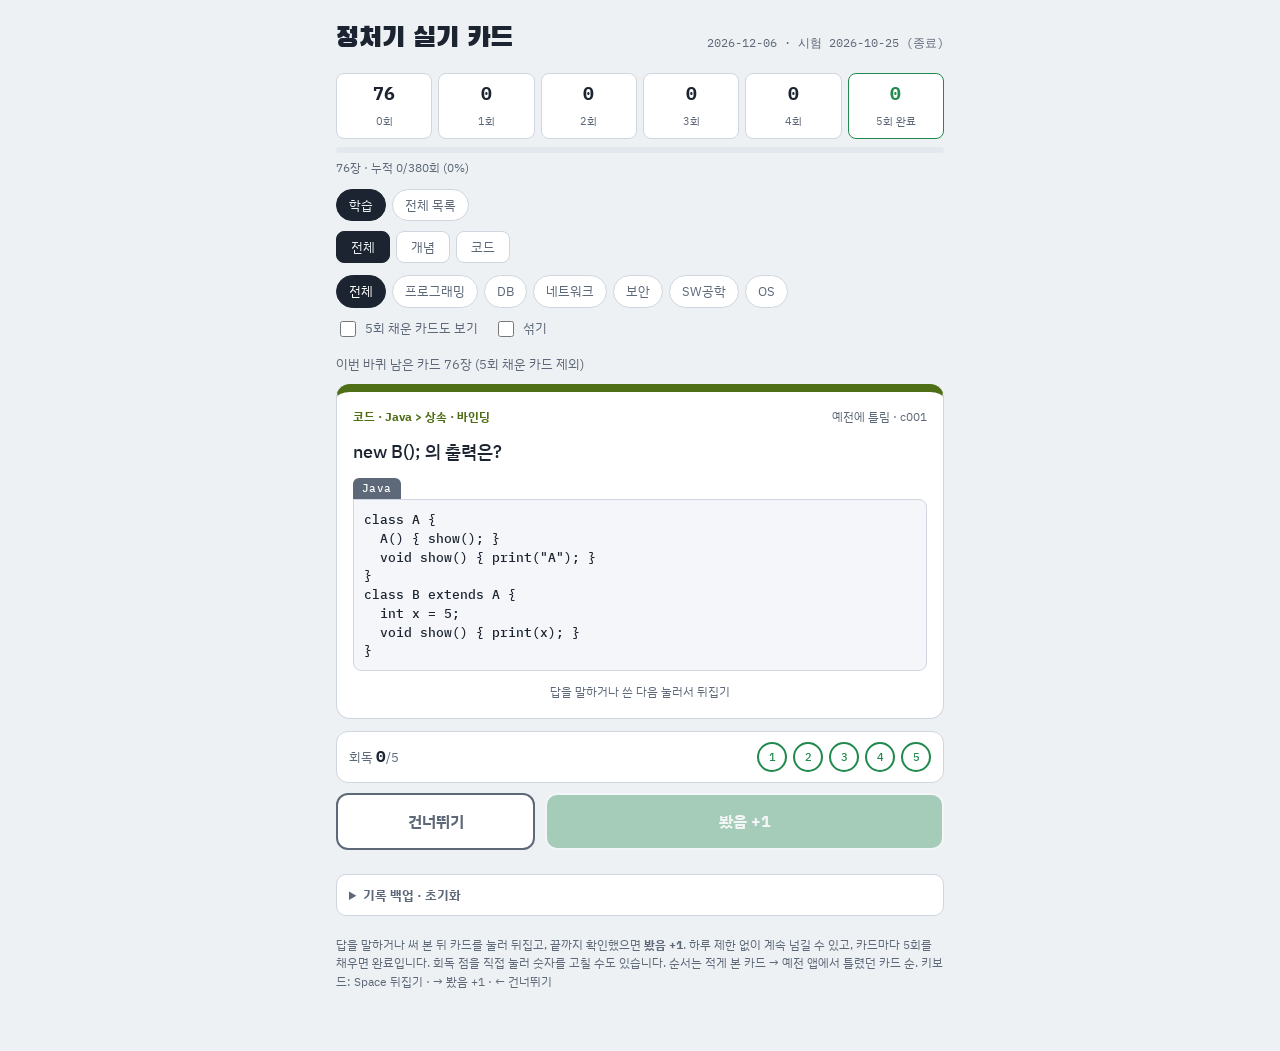
==== index.html @ 3897c842 "feat: 정처기 실기 카드 PWA (하루 제한 해제 + 회독 체크 5회) - 카드 앱 db의 활성 카드 76장을 data/cards.json으로 export - 하루 제한 없이 " ====
<!doctype html>
<html lang="ko">
<head>
<meta charset="utf-8" />
<meta name="viewport" content="width=device-width,initial-scale=1,viewport-fit=cover" />
<title>정처기 실기 카드</title>
<meta name="description" content="정보처리기사 실기 약점 카드 — 제한 없이 반복, 카드마다 5회까지 회독 체크" />
<meta name="theme-color" content="#eef1f4" media="(prefers-color-scheme: light)" />
<meta name="theme-color" content="#12161c" media="(prefers-color-scheme: dark)" />
<link rel="manifest" href="manifest.json" />
<link rel="icon" type="image/png" sizes="192x192" href="icons/icon-192.png" />
<link rel="apple-touch-icon" href="icons/apple-touch-icon.png" />
<meta name="apple-mobile-web-app-capable" content="yes" />
<meta name="mobile-web-app-capable" content="yes" />
<meta name="apple-mobile-web-app-status-bar-style" content="default" />
<meta name="apple-mobile-web-app-title" content="정처기 카드" />
<link rel="preconnect" href="https://fonts.googleapis.com" />
<link rel="preconnect" href="https://fonts.gstatic.com" crossorigin />
<link rel="stylesheet" href="https://fonts.googleapis.com/css2?family=Black+Han+Sans&family=IBM+Plex+Sans+KR:wght@400;500;700&family=IBM+Plex+Mono:wght@500&display=swap" />
<link rel="stylesheet" href="styles.css?v=20261013a" />
</head>
<body>
<div class="wrap">
  <header class="top">
    <h1>정처기 실기 카드</h1>
    <span class="today" id="today"></span>
  </header>

  <section class="counts" id="counts" aria-label="회독 수별 카드 수"></section>
  <div class="bar" aria-hidden="true"><i id="bar-fill"></i></div>
  <p class="sum" id="sum"></p>

  <div class="tabs" role="group" aria-label="보기">
    <button type="button" id="t-study" aria-pressed="true">학습</button>
    <button type="button" id="t-list" aria-pressed="false">전체 목록</button>
  </div>
  <div class="kinds" id="kinds" role="group" aria-label="카드 종류"></div>
  <div class="chips" id="chips" role="group" aria-label="단원"></div>
  <div class="opts">
    <label><input type="checkbox" id="o-done" /> 5회 채운 카드도 보기</label>
    <label><input type="checkbox" id="o-shuffle" /> 섞기</label>
  </div>

  <div class="status" id="status">카드를 불러오는 중…</div>
  <main id="study"></main>
  <div id="list" class="list" hidden></div>

  <details class="tools">
    <summary>기록 백업 · 초기화</summary>
    <p>회독 기록은 이 기기의 브라우저에만 저장됩니다. 기기를 바꾸거나 사파리 데이터를 지우기 전에 백업 코드를 복사해 두세요.</p>
    <div class="tool-row">
      <button type="button" id="b-export">백업 코드 복사</button>
      <button type="button" id="b-import">백업 코드 붙여넣기</button>
      <button type="button" id="b-reset" class="danger">전부 0회로</button>
    </div>
    <textarea id="io" rows="3" placeholder="백업 코드를 여기에 붙여넣고 [백업 코드 붙여넣기]를 누르세요" hidden></textarea>
    <p class="tool-msg" id="tool-msg" role="status"></p>
  </details>

  <p class="legend">답을 말하거나 써 본 뒤 카드를 눌러 뒤집고, 끝까지 확인했으면 <b>봤음 +1</b>. 하루 제한 없이 계속 넘길 수 있고, 카드마다 5회를 채우면 완료입니다. 회독 점을 직접 눌러 숫자를 고칠 수도 있습니다. 순서는 적게 본 카드 → 예전 앱에서 틀렸던 카드 순. 키보드: Space 뒤집기 · → 봤음 +1 · ← 건너뛰기</p>
</div>

<div class="a2hs" id="a2hs" hidden role="dialog" aria-labelledby="a2hs-t">
  <div class="a2hs-box">
    <b id="a2hs-t">홈 화면에 추가하기</b>
    <p id="a2hs-msg"></p>
    <button type="button" id="a2hs-ok">확인</button>
  </div>
</div>

<script src="app.js?v=20261013a"></script>
</body>
</html>
---- styles.css ----
:root{
  --bg:#eef1f4; --surface:#ffffff; --ink:#1b2430; --muted:#5d6878; --line:#cfd6df; --soft:#e3e8ee;
  --sw:#2f5bd3; --db:#0f8073; --net:#c27a06; --sec:#c2384b; --os:#7348c9; --pg:#4f6f17;
  --good:#1f8a4c; --bad:#c2384b; --code:#f4f6f9;
  --display:"Black Han Sans","IBM Plex Sans KR",system-ui,sans-serif;
  --body:"IBM Plex Sans KR",system-ui,-apple-system,"Apple SD Gothic Neo",sans-serif;
  --mono:"IBM Plex Mono",ui-monospace,Menlo,monospace;
  color-scheme:light;
}
@media (prefers-color-scheme: dark){:root:not([data-theme="light"]){
  --bg:#12161c; --surface:#1b212a; --ink:#e7ebf0; --muted:#9aa5b4; --line:#2f3844; --soft:#252c36;
  --sw:#7d9bff; --db:#3fc2b1; --net:#f0a93a; --sec:#ff7a8c; --os:#b294ff; --pg:#a3c95a;
  --good:#4cc982; --bad:#ff7a8c; --code:#141920; color-scheme:dark}}
:root[data-theme="dark"]{
  --bg:#12161c; --surface:#1b212a; --ink:#e7ebf0; --muted:#9aa5b4; --line:#2f3844; --soft:#252c36;
  --sw:#7d9bff; --db:#3fc2b1; --net:#f0a93a; --sec:#ff7a8c; --os:#b294ff; --pg:#a3c95a;
  --good:#4cc982; --bad:#ff7a8c; --code:#141920; color-scheme:dark}
*{box-sizing:border-box}
html{-webkit-text-size-adjust:100%}
body{margin:0;background:var(--bg);color:var(--ink);font-family:var(--body);font-size:15px;line-height:1.55;
  padding-top:env(safe-area-inset-top,0px);padding-bottom:env(safe-area-inset-bottom,0px)}
[hidden]{display:none!important}
.wrap{max-width:640px;margin:0 auto;padding:18px 16px 48px}
h1{font-family:var(--display);font-weight:400;font-size:28px;margin:0}
.top{display:flex;justify-content:space-between;align-items:baseline;gap:8px;flex-wrap:wrap}
.today{font-family:var(--mono);font-size:12px;color:var(--muted)}

.counts{display:grid;grid-template-columns:repeat(6,minmax(0,1fr));gap:6px;margin-top:12px}
.cnt{background:var(--surface);border:1px solid var(--line);border-radius:8px;padding:6px 4px;text-align:center}
.cnt b{display:block;font-family:var(--mono);font-size:18px;font-variant-numeric:tabular-nums}
.cnt span{font-size:11px;color:var(--muted)}
.cnt.full{border-color:var(--good)}
.cnt.full b{color:var(--good)}
.bar{margin-top:8px;height:6px;border-radius:99px;background:var(--soft);overflow:hidden}
.bar i{display:block;height:100%;width:0;background:var(--good);transition:width .3s}
.sum{margin:6px 0 0;font-size:12px;color:var(--muted)}

.tabs,.chips,.kinds{display:flex;gap:6px;flex-wrap:wrap;margin-top:12px}
.tabs button,.chips button{font:inherit;font-size:13px;border:1px solid var(--line);background:var(--surface);color:var(--muted);border-radius:999px;padding:5px 12px;cursor:pointer}
.kinds{margin-top:10px}
.kinds button{font:inherit;font-size:13px;border:1px solid var(--line);background:var(--surface);color:var(--muted);border-radius:8px;padding:5px 14px;cursor:pointer}
.tabs button[aria-pressed="true"],.kinds button[aria-pressed="true"]{background:var(--ink);color:var(--bg);border-color:var(--ink)}
.chips button[aria-pressed="true"]{background:var(--c,var(--ink));color:var(--surface);border-color:var(--c,var(--ink))}
button:focus-visible,input:focus-visible{outline:2px solid var(--sw);outline-offset:2px}
.opts{display:flex;gap:16px;flex-wrap:wrap;margin-top:10px;font-size:13px;color:var(--muted)}
.opts label{display:flex;align-items:center;gap:6px;cursor:pointer}
.opts input{width:16px;height:16px;accent-color:var(--ink)}
.status{margin-top:14px;font-size:13px;color:var(--muted)}

.card{margin-top:10px;background:var(--surface);border:1px solid var(--line);border-top:8px solid var(--c);border-radius:14px;padding:16px;min-height:280px;display:flex;flex-direction:column;gap:12px;cursor:pointer;-webkit-tap-highlight-color:transparent}
.meta{display:flex;justify-content:space-between;gap:8px;font-size:12px;color:var(--muted);flex-wrap:wrap}
.tag{font-weight:700;color:var(--c)}
.q{font-size:18px;font-weight:500;white-space:pre-line;text-wrap:pretty}
pre{margin:0;background:var(--code);border:1px solid var(--line);border-radius:8px;padding:10px;font:500 12.5px/1.5 var(--mono);overflow-x:auto;white-space:pre}
.codebox{display:flex;flex-direction:column;min-width:0}
.lang{align-self:flex-start;font:500 11px/1 var(--mono);letter-spacing:.04em;color:var(--surface);background:var(--muted);border-radius:6px 6px 0 0;padding:5px 9px}
.codebox pre{border-top-left-radius:0}
.hint{margin-top:auto;font-size:12px;color:var(--muted);text-align:center}
.ans{border-top:1px dashed var(--line);padding-top:12px;display:flex;flex-direction:column;gap:6px;cursor:auto}
.cat{display:flex;flex-direction:column;gap:4px;background:color-mix(in srgb,var(--c) 9%,transparent);border-radius:8px;padding:8px 10px}
.cat-k{font-size:11px;font-weight:700;letter-spacing:.04em;color:var(--muted)}
.crumb{display:flex;flex-wrap:wrap;align-items:center;gap:2px 6px;font-size:14px;min-width:0}
.crumb span{white-space:nowrap}
.crumb span:last-child{font-weight:700;color:var(--c)}
.crumb i{font-style:normal;color:var(--muted)}
.a1{font-size:18px;font-weight:700;white-space:pre-line}
.src{font-family:var(--mono);font-size:11px;color:var(--muted)}
.rich{display:flex;flex-direction:column;gap:6px;font-size:14px;min-width:0}
.rich p{margin:0;white-space:pre-line}
.rich .clue{font-size:13px;background:color-mix(in srgb,var(--c) 10%,transparent);border-radius:6px;padding:4px 8px}
.rich .trap{font-size:13px;color:var(--bad);font-weight:500}
.tbl{overflow-x:auto;min-width:0}
.tbl table{border-collapse:collapse;font-size:13px;width:100%}
.tbl th,.tbl td{border:1px solid var(--line);padding:4px 8px;text-align:left;vertical-align:top}
.tbl th{background:var(--soft);font-weight:700;white-space:nowrap}
.note{display:flex;flex-direction:column;gap:6px;border:1px solid var(--line);border-left:4px solid var(--c);border-radius:8px;padding:8px 10px}
details.rule{border:0;border-left:3px solid var(--c);background:var(--soft);border-radius:6px;padding:6px 10px}
details.rule summary{font-size:13px;font-weight:700;color:var(--c);cursor:pointer;display:list-item}
details.rule .rule-b{margin-top:4px;font-size:14px;white-space:pre-line}

/* 회독 체크 */
.reads{display:flex;align-items:center;justify-content:space-between;gap:10px;margin-top:12px;background:var(--surface);border:1px solid var(--line);border-radius:12px;padding:10px 12px}
.reads-l{font-size:13px;color:var(--muted)}
.reads-l b{font-family:var(--mono);font-size:16px;color:var(--ink)}
.dots{display:flex;gap:6px}
.dot{width:30px;height:30px;border-radius:50%;border:2px solid var(--good);background:transparent;padding:0;cursor:pointer;font:500 11px var(--mono);color:var(--good)}
.dot.on{background:var(--good);color:var(--surface)}
.dots.sm .dot{width:22px;height:22px;font-size:10px;border-width:1.5px}
.act{display:grid;grid-template-columns:1fr 2fr;gap:10px;margin-top:10px}
.act button{font:inherit;font-weight:700;font-size:16px;border-radius:12px;padding:14px;cursor:pointer;border:2px solid}
.skip{background:var(--surface);color:var(--muted);border-color:var(--line)}
.seen{background:var(--good);color:var(--surface);border-color:var(--good)}
.act button:disabled{opacity:.35;cursor:default}
.done{margin-top:10px;background:var(--surface);border:1px solid var(--line);border-radius:14px;padding:24px;text-align:center;display:flex;flex-direction:column;gap:10px;align-items:center}
.done b{font-family:var(--display);font-weight:400;font-size:22px}
.done span{color:var(--muted);font-size:14px}
.done button{font:inherit;font-weight:700;border-radius:10px;padding:10px 18px;border:2px solid var(--ink);background:var(--ink);color:var(--bg);cursor:pointer}

.list{margin-top:12px;display:flex;flex-direction:column;gap:6px}
.list details{background:var(--surface);border:1px solid var(--line);border-left:6px solid var(--c);border-radius:8px;padding:8px 12px}
.list summary{cursor:pointer;display:flex;gap:8px;align-items:center;list-style:none}
.list summary::-webkit-details-marker{display:none}
.list summary .f{flex:1;min-width:0}
.pill{font-family:var(--mono);font-size:11px;border-radius:4px;padding:0 6px;background:var(--soft);color:var(--muted);white-space:nowrap}
.pill.full{background:var(--good);color:var(--surface)}
.list .ans{margin-top:8px}
.list .row-dots{display:flex;align-items:center;gap:8px;margin-top:8px;font-size:12px;color:var(--muted)}
.group{margin-top:14px;font-size:12px;font-weight:700;color:var(--muted);letter-spacing:.03em}
.group b{color:var(--ink)}

.tools{margin-top:24px;background:var(--surface);border:1px solid var(--line);border-radius:10px;padding:10px 12px;font-size:13px}
.tools summary{cursor:pointer;font-weight:700;color:var(--muted)}
.tools p{margin:8px 0;color:var(--muted)}
.tool-row{display:flex;gap:6px;flex-wrap:wrap}
.tool-row button{font:inherit;font-size:13px;border:1px solid var(--line);background:var(--soft);color:var(--ink);border-radius:8px;padding:6px 10px;cursor:pointer}
.tool-row .danger{color:var(--bad);border-color:var(--bad);background:transparent}
.tools textarea{width:100%;margin-top:8px;font:12px var(--mono);border:1px solid var(--line);border-radius:8px;padding:8px;background:var(--code);color:var(--ink)}
.tool-msg{min-height:1em}
.legend{margin-top:20px;font-size:12px;color:var(--muted)}

.a2hs{position:fixed;inset:0;background:rgba(0,0,0,.45);display:flex;align-items:flex-end;justify-content:center;padding:16px;z-index:10}
.a2hs-box{background:var(--surface);color:var(--ink);border-radius:16px;padding:18px;max-width:420px;width:100%;margin-bottom:env(safe-area-inset-bottom,0px)}
.a2hs-box b{font-size:17px}
.a2hs-box p{font-size:14px;color:var(--muted);white-space:pre-line}
.a2hs-box button{width:100%;font:inherit;font-weight:700;border:0;border-radius:10px;padding:12px;background:var(--ink);color:var(--bg);cursor:pointer}
@media (max-width:380px){.dot{width:26px;height:26px}.counts{gap:4px}}
@media (prefers-reduced-motion:reduce){*{transition:none!important}}
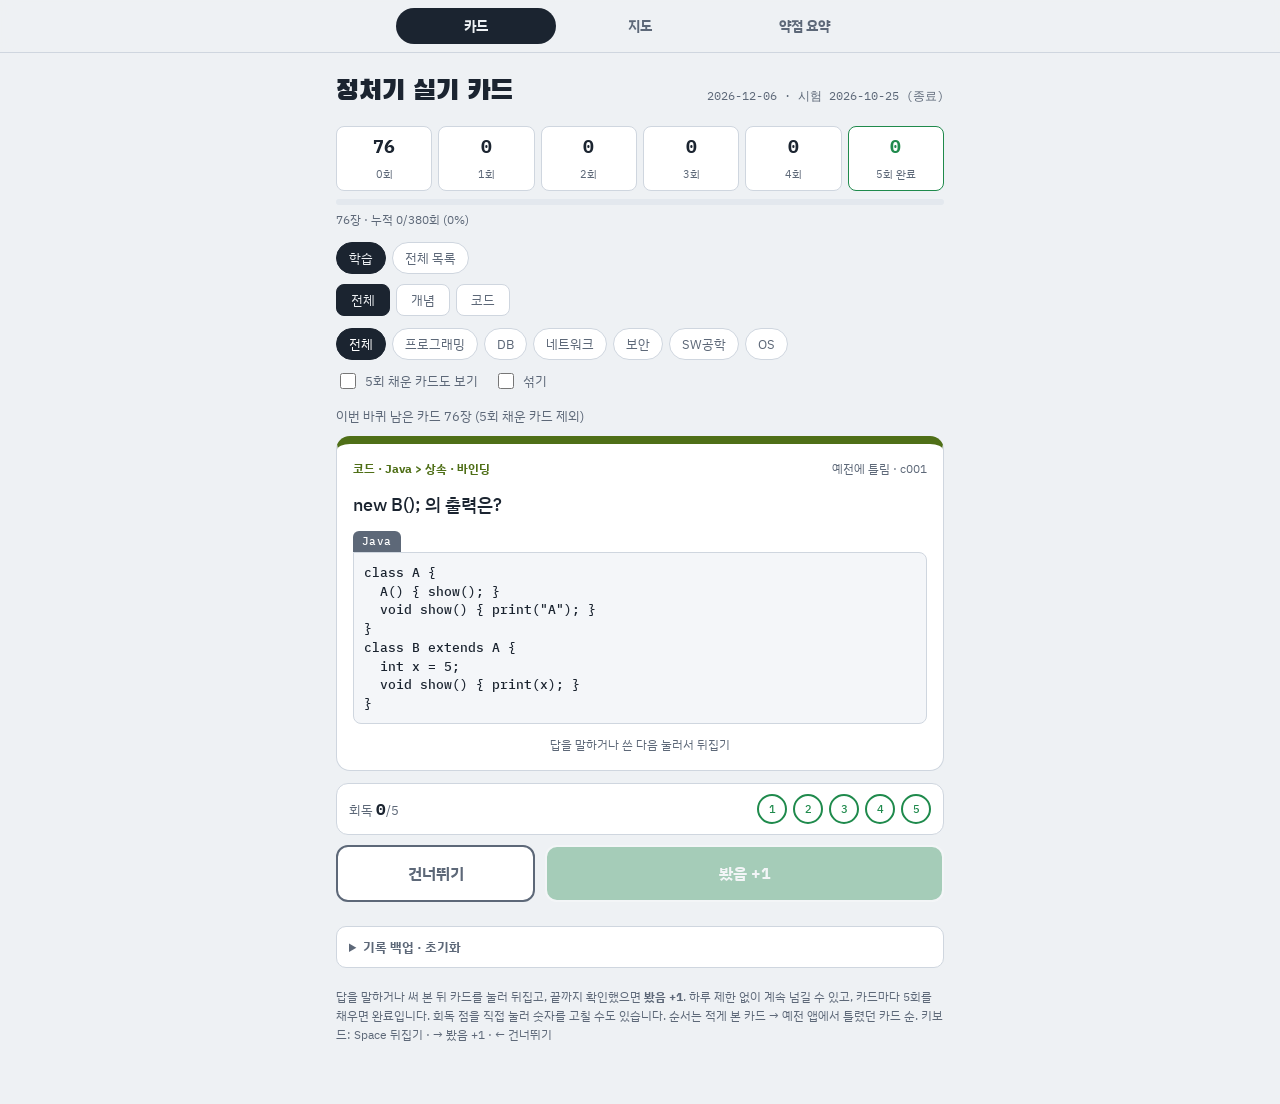
==== commit fa7e108f: "카드 앱에 지도·약점 요약 화면 추가 - 위쪽 탭(카드 · 지도 · 약점 요약)으로 화면 이동 - map.html: 시각 지도(가리기·백지 모드), 단원별 약점 요약 링크 - we" ====
--- a/index.html
+++ b/index.html
@@ -17,9 +17,12 @@
 <link rel="preconnect" href="https://fonts.googleapis.com" />
 <link rel="preconnect" href="https://fonts.gstatic.com" crossorigin />
 <link rel="stylesheet" href="https://fonts.googleapis.com/css2?family=Black+Han+Sans&family=IBM+Plex+Sans+KR:wght@400;500;700&family=IBM+Plex+Mono:wght@500&display=swap" />
-<link rel="stylesheet" href="styles.css?v=20261013a" />
+<link rel="stylesheet" href="styles.css?v=20261019a" />
 </head>
 <body>
+<nav class="appnav" aria-label="화면">
+  <a href="./" aria-current="page">카드</a><a href="map.html">지도</a><a href="weak.html">약점 요약</a>
+</nav>
 <div class="wrap">
   <header class="top">
     <h1>정처기 실기 카드</h1>
@@ -68,6 +71,6 @@
   </div>
 </div>
 
-<script src="app.js?v=20261013a"></script>
+<script src="app.js?v=20261019a"></script>
 </body>
 </html>
--- a/styles.css
+++ b/styles.css
@@ -125,3 +125,33 @@
 .a2hs-box button{width:100%;font:inherit;font-weight:700;border:0;border-radius:10px;padding:12px;background:var(--ink);color:var(--bg);cursor:pointer}
 @media (max-width:380px){.dot{width:26px;height:26px}.counts{gap:4px}}
 @media (prefers-reduced-motion:reduce){*{transition:none!important}}
+
+/* ---------- 화면 이동 (카드 · 지도 · 약점 요약) ---------- */
+.appnav{position:sticky;top:0;z-index:8;display:flex;gap:4px;justify-content:center;padding:8px 16px;background:color-mix(in srgb,var(--bg) 92%,transparent);backdrop-filter:blur(8px);-webkit-backdrop-filter:blur(8px);border-bottom:1px solid var(--line)}
+.appnav a{flex:1;max-width:160px;text-align:center;font-size:14px;font-weight:700;text-decoration:none;color:var(--muted);border-radius:999px;padding:7px 10px}
+.appnav a[aria-current="page"]{background:var(--ink);color:var(--bg)}
+.appnav a:focus-visible{outline:2px solid var(--sw);outline-offset:2px}
+
+/* ---------- 약점 요약 ---------- */
+.wrap.wide{max-width:760px}
+.fold{font:inherit;font-size:13px;border:1px solid var(--line);background:var(--surface);color:var(--muted);border-radius:999px;padding:5px 12px;cursor:pointer}
+.wchips{display:flex;gap:6px;flex-wrap:wrap;margin-top:12px}
+.wchips a{font-size:13px;text-decoration:none;color:var(--c);border:1px solid var(--c);background:var(--surface);border-radius:999px;padding:4px 12px}
+.wlead{margin-top:12px;font-size:14px;color:var(--muted)}
+.wlead p{margin:6px 0}.wlead ol{margin:6px 0;padding-left:20px}
+.wsec{margin-top:28px;scroll-margin-top:64px}
+.whead{display:flex;justify-content:space-between;align-items:baseline;gap:8px;flex-wrap:wrap;border-bottom:3px solid var(--c);padding-bottom:4px;margin-bottom:8px}
+.whead h2{font-family:var(--display);font-weight:400;font-size:22px;color:var(--c);margin:0}
+.tomap{font-size:12px;color:var(--c);text-decoration:none;white-space:nowrap}
+.wsec>p{margin:6px 0;font-size:14px}
+details.sub{background:var(--surface);border:1px solid var(--line);border-left:5px solid var(--c);border-radius:10px;padding:8px 12px;margin-top:10px}
+details.sub summary{cursor:pointer;font-weight:700;font-size:15px;line-height:1.4}
+.sub-b{margin-top:6px;font-size:14px;min-width:0}
+.sub-b p,.wsec>p{margin:6px 0}
+.sub-b ul,.sub-b ol{margin:6px 0;padding-left:20px}
+.sub-b li{margin:3px 0}
+.sub-b .tbl{margin:8px 0}
+.sub-b .tbl td{min-width:5em}
+code{font:500 12.5px var(--mono);background:var(--code);border:1px solid var(--line);border-radius:4px;padding:0 4px;overflow-wrap:anywhere}
+pre.code{margin:8px 0}
+.mk{font-size:12px}
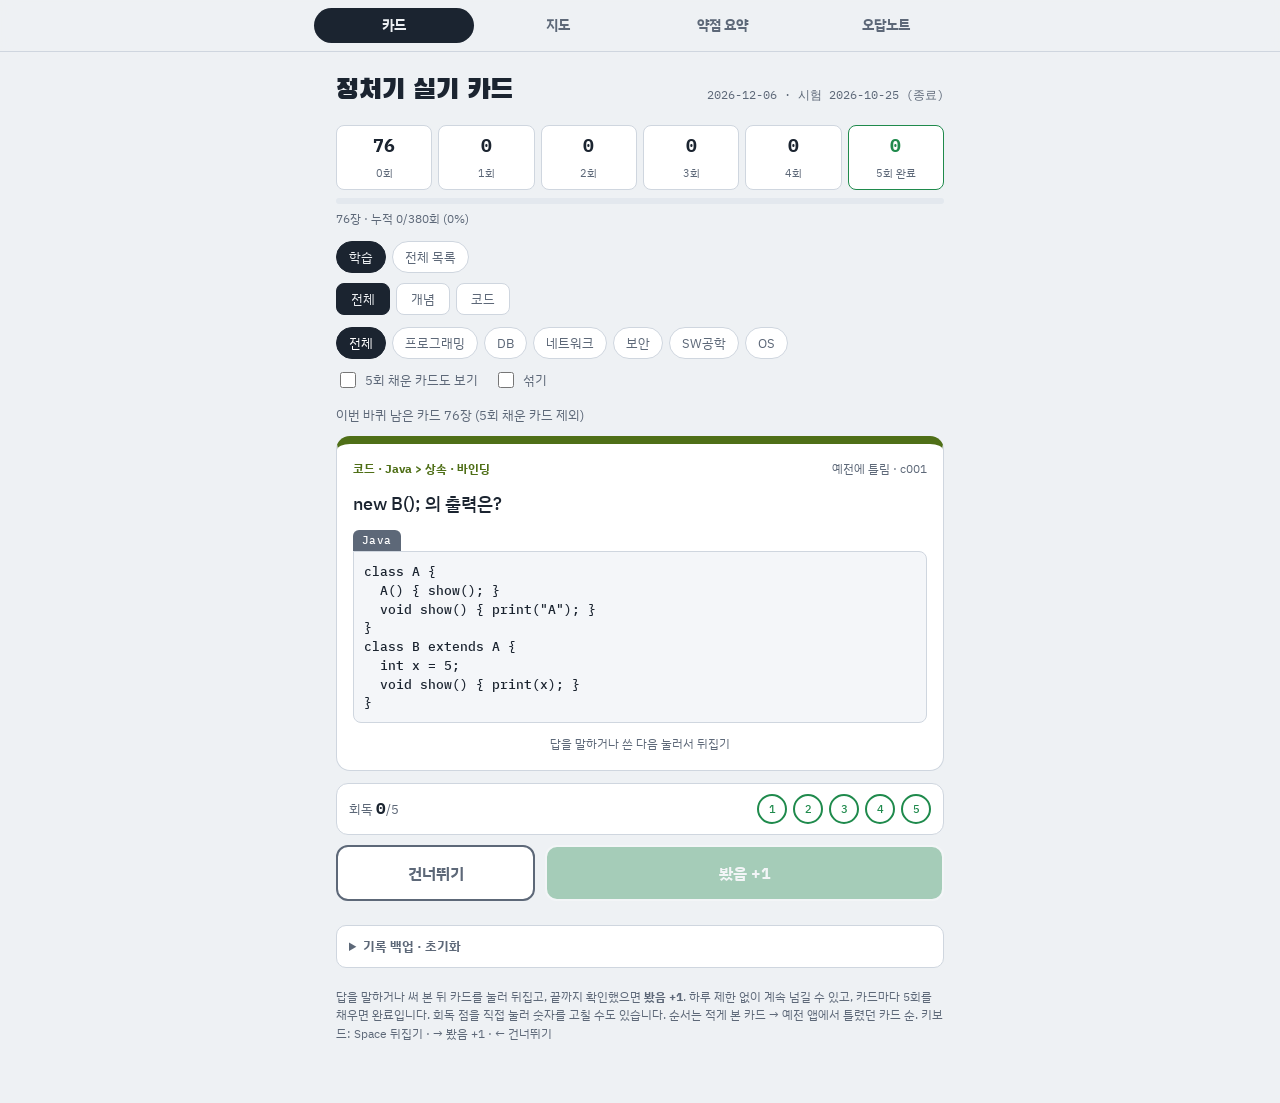
==== commit 9c401dd2: "오답노트 탭 추가: 기출 PDF 오답 98문항을 단원별로 다시 풀기 - 세션 로그에서 ✕(틀림·무응답) 86 + △(찍어 맞힘) 12문항 수집 - 회차 PDF를 주석 숨김으로 렌더" ====
--- a/index.html
+++ b/index.html
@@ -17,11 +17,11 @@
 <link rel="preconnect" href="https://fonts.googleapis.com" />
 <link rel="preconnect" href="https://fonts.gstatic.com" crossorigin />
 <link rel="stylesheet" href="https://fonts.googleapis.com/css2?family=Black+Han+Sans&family=IBM+Plex+Sans+KR:wght@400;500;700&family=IBM+Plex+Mono:wght@500&display=swap" />
-<link rel="stylesheet" href="styles.css?v=20261019a" />
+<link rel="stylesheet" href="styles.css?v=20261020a" />
 </head>
 <body>
 <nav class="appnav" aria-label="화면">
-  <a href="./" aria-current="page">카드</a><a href="map.html">지도</a><a href="weak.html">약점 요약</a>
+  <a href="./" aria-current="page">카드</a><a href="map.html">지도</a><a href="weak.html">약점 요약</a><a href="wrong.html">오답노트</a>
 </nav>
 <div class="wrap">
   <header class="top">
--- a/styles.css
+++ b/styles.css
@@ -155,3 +155,62 @@
 code{font:500 12.5px var(--mono);background:var(--code);border:1px solid var(--line);border-radius:4px;padding:0 4px;overflow-wrap:anywhere}
 pre.code{margin:8px 0}
 .mk{font-size:12px}
+
+/* ---------- 지도 펼치기 (약점 요약) ---------- */
+.mapfab{position:fixed;left:50%;transform:translateX(-50%);bottom:calc(14px + env(safe-area-inset-bottom,0px));z-index:9;display:flex;flex-direction:column;align-items:flex-start;gap:1px;max-width:calc(100% - 32px);width:max-content;font:inherit;text-align:left;border:0;border-radius:16px;padding:9px 18px 9px 16px;background:var(--ink);color:var(--bg);box-shadow:0 6px 24px rgba(0,0,0,.25);cursor:pointer;border-left:6px solid var(--c,var(--ink))}
+.mapfab-k{font-size:11px;font-weight:700;letter-spacing:.04em;opacity:.75}
+.mapfab-w{font-size:14px;font-weight:700;white-space:nowrap;overflow:hidden;text-overflow:ellipsis;max-width:100%}
+#w-body{padding-bottom:84px}
+html.noscroll{overflow:hidden}
+.mapdlg{width:min(760px,100vw);height:min(88vh,900px);max-width:100vw;max-height:100dvh;padding:0;border:0;border-radius:16px;background:var(--bg);color:var(--ink);overflow:hidden;box-shadow:0 10px 40px rgba(0,0,0,.35)}
+.mapdlg[open]{display:flex;flex-direction:column}
+.mapdlg::backdrop{background:rgba(0,0,0,.5)}
+.mapdlg-h{display:flex;align-items:center;gap:10px;padding:10px 12px;border-bottom:3px solid var(--c,var(--line));background:var(--surface)}
+.mapdlg-t{flex:1;min-width:0;display:flex;flex-direction:column}
+.mapdlg-t .mapfab-k{color:var(--muted);opacity:1}
+.mapdlg-t b{font-size:14px;white-space:nowrap;overflow:hidden;text-overflow:ellipsis;color:var(--c,var(--ink))}
+.mapdlg-h a{font-size:12px;color:var(--muted);text-decoration:none;white-space:nowrap}
+.mapdlg-h button{font:inherit;font-size:13px;font-weight:700;border:1px solid var(--line);background:var(--bg);color:var(--ink);border-radius:999px;padding:6px 12px;cursor:pointer}
+.mapdlg iframe{flex:1;width:100%;border:0;background:var(--bg)}
+@media (max-width:560px){.mapdlg{width:100vw;height:100dvh;max-height:100dvh;border-radius:0}}
+
+/* ---------- 오답노트 ---------- */
+.appnav{padding:8px 10px}
+.appnav a{padding:7px 6px;font-size:13.5px;white-space:nowrap}
+#o-chips{margin-top:12px}
+#o-body{padding-bottom:40px}
+.ocard{margin-top:14px;background:var(--surface);border:1px solid var(--line);border-left:5px solid var(--c);border-radius:12px;padding:12px;display:flex;flex-direction:column;gap:10px;scroll-margin-top:64px}
+.ocard.grad{opacity:.6}
+.ometa{display:flex;flex-wrap:wrap;align-items:center;gap:6px 10px;font-size:12px;color:var(--muted)}
+.okind{font-weight:700;border-radius:4px;padding:0 6px}
+.okind.x{color:var(--bad);background:color-mix(in srgb,var(--bad) 12%,transparent)}
+.okind.u{color:var(--net);background:color-mix(in srgb,var(--net) 14%,transparent)}
+.osrc{font-family:var(--mono)}
+.o-rec{margin-left:auto;font-family:var(--mono)}
+.o-rec.done{color:var(--good);font-weight:700}
+.oimg{background:#fff;border:1px solid var(--line);border-radius:8px;overflow:hidden}
+.oimg img{display:block;width:100%;height:auto}
+@media (prefers-color-scheme: dark){:root:not([data-theme="light"]) .oimg img{filter:brightness(.88)}}
+:root[data-theme="dark"] .oimg img{filter:brightness(.88)}
+.oreveal{font:inherit;font-size:14px;font-weight:700;border:1px solid var(--c);color:var(--c);background:transparent;border-radius:10px;padding:10px;cursor:pointer}
+.oreveal[aria-expanded="true"]{background:var(--soft);border-color:var(--line);color:var(--muted)}
+.oans{display:flex;flex-direction:column;gap:10px}
+.onote{margin:0;display:grid;grid-template-columns:max-content 1fr;gap:4px 12px;font-size:13.5px;background:var(--soft);border-radius:8px;padding:10px 12px}
+.onote dt{color:var(--muted);font-weight:700}
+.onote dd{margin:0;min-width:0;overflow-wrap:anywhere}
+.ograde{display:grid;grid-template-columns:1fr 1fr;gap:8px}
+.ograde button{font:inherit;font-size:14px;font-weight:700;border:1px solid var(--line);background:var(--surface);border-radius:10px;padding:11px;cursor:pointer}
+.ograde .ok{color:var(--good);border-color:var(--good)}
+.ograde .ng{color:var(--bad);border-color:var(--bad)}
+.ograde .ok[aria-pressed="true"]{background:var(--good);color:var(--surface)}
+.ograde .ng[aria-pressed="true"]{background:var(--bad);color:var(--surface)}
+@media (max-width:420px){.onote{grid-template-columns:1fr}.onote dd{margin-bottom:4px}}
+.oimg img{cursor:zoom-in}
+.zoomdlg{width:100vw;height:100dvh;max-width:100vw;max-height:100dvh;margin:0;padding:0;border:0;background:var(--bg);color:var(--ink)}
+.zoomdlg[open]{display:flex;flex-direction:column}
+.zoomdlg::backdrop{background:rgba(0,0,0,.6)}
+.zoom-h{display:flex;align-items:center;justify-content:space-between;gap:10px;padding:calc(10px + env(safe-area-inset-top,0px)) 16px 10px;border-bottom:1px solid var(--line);background:var(--surface);font-size:12px;color:var(--muted)}
+.zoom-h button{font:inherit;font-size:14px;font-weight:700;border:1px solid var(--line);background:var(--bg);color:var(--ink);border-radius:999px;padding:7px 16px;cursor:pointer}
+.zoom-b{flex:1;overflow:auto;-webkit-overflow-scrolling:touch;background:#fff;touch-action:pan-x pan-y pinch-zoom}
+.zoom-b img{display:block;width:791px;max-width:none;height:auto}
+@media (min-width:800px){.zoom-b img{width:100%;max-width:1000px;margin:0 auto}}
